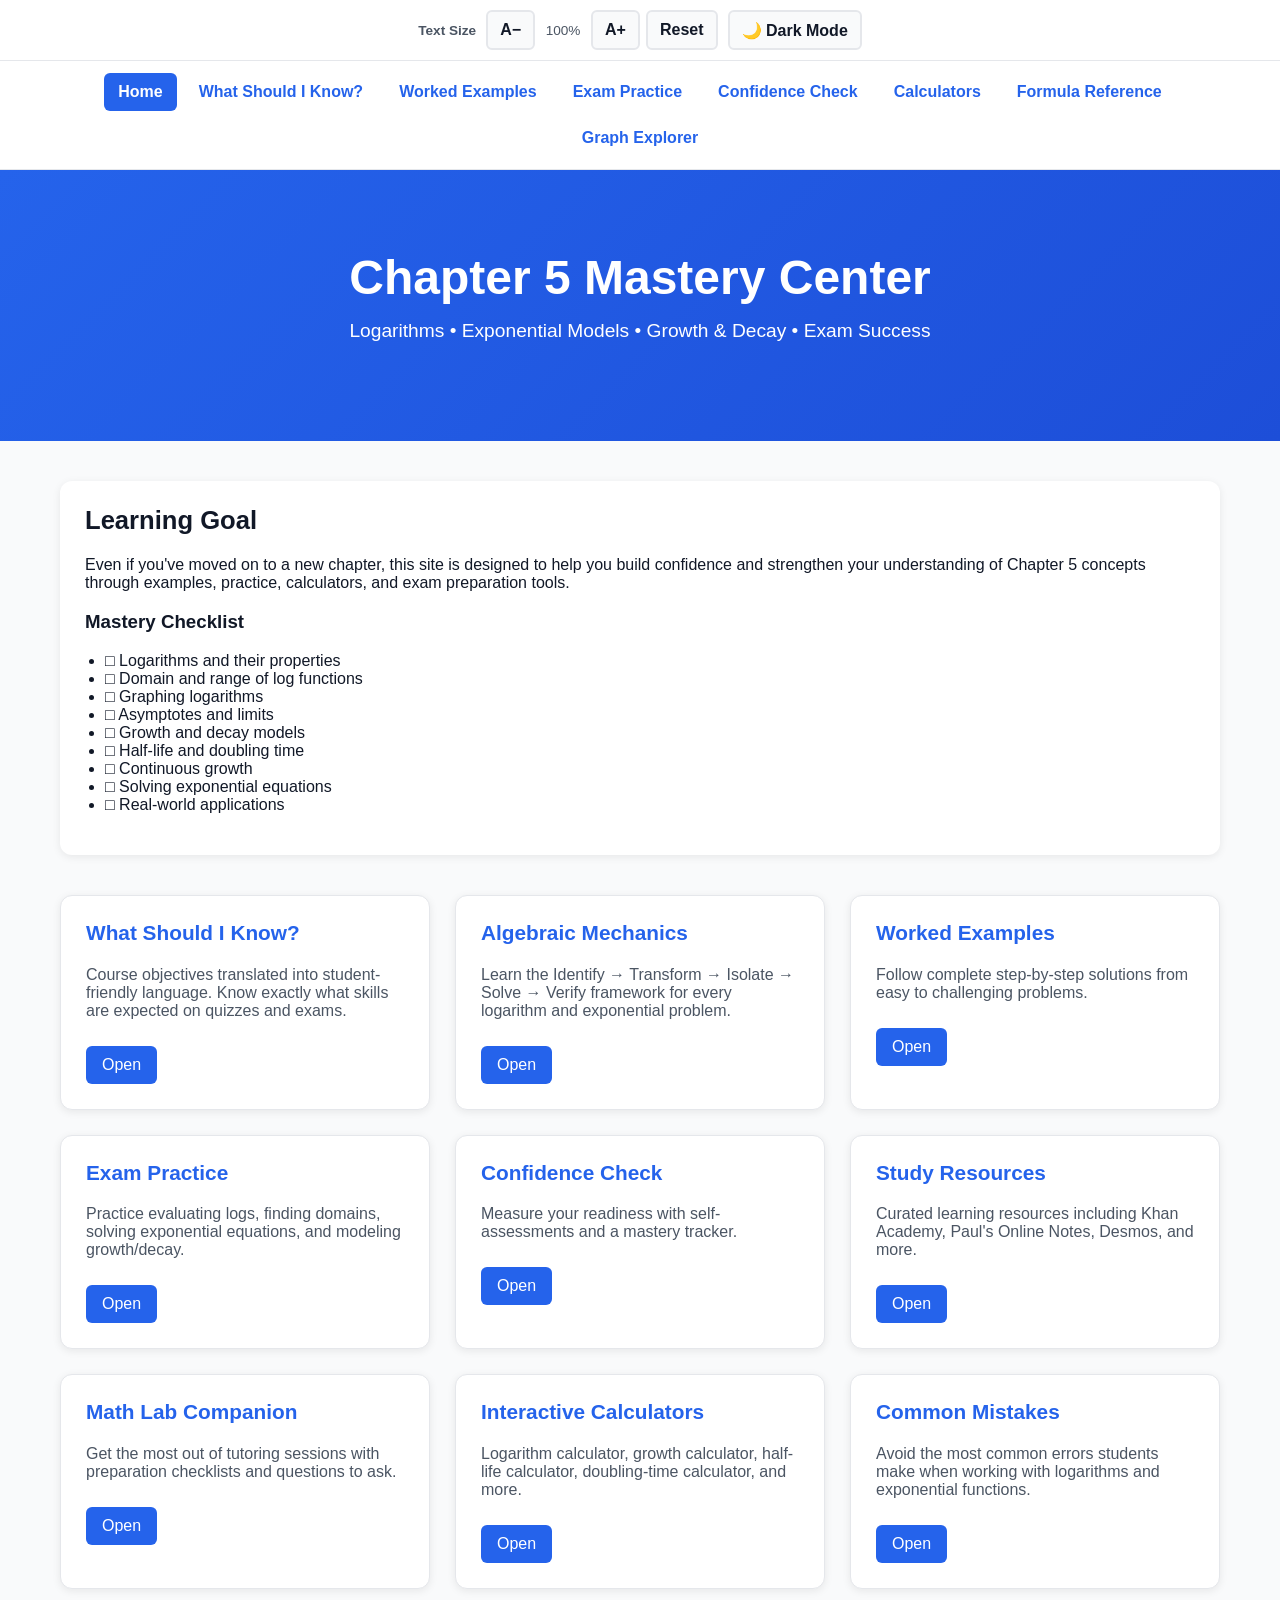
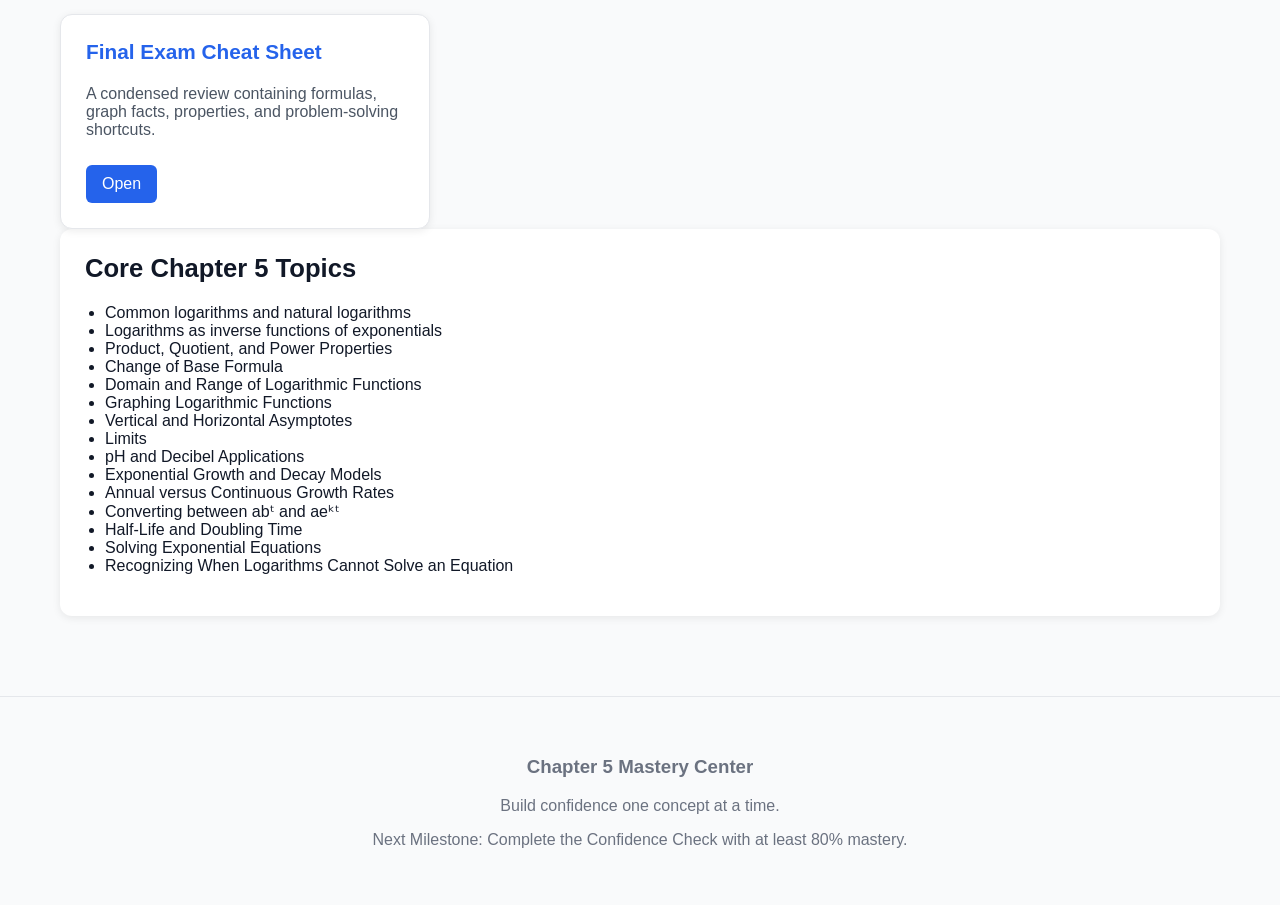
==== index.html @ fe16c865 "Update navigation links to remove 'pages/' prefix" ====
<!DOCTYPE html>
<html lang="en">
<head>
<meta charset="UTF-8">
<meta name="viewport" content="width=device-width, initial-scale=1.0">

<title>Chapter 5 Mastery Center</title>

<meta name="description"
content="Master logarithms, exponential models, growth and decay, half-life, doubling time, graphing, and exam preparation.">

<style>

:root{
    --primary:#2563eb;
    --secondary:#1d4ed8;
    --success:#059669;
    --light:#f8fafc;
    --border:#e5e7eb;
    --bg-body:#f9fafb;
    --bg-card:#ffffff;
    --text-main:#111827;
    --text-muted:#4b5563;
    --footer-text:#6b7280;
    --shadow:rgba(0,0,0,.08);
    --font-scale:1;
}

/* Dark Mode */
[data-theme="dark"]{
    --primary:#58a6ff;
    --secondary:#79b8ff;
    --success:#3fb950;
    --light:#161b22;
    --border:#30363d;
    --bg-body:#0d1117;
    --bg-card:#161b22;
    --text-main:#f0f6fc;
    --text-muted:#8b949e;
    --footer-text:#8b949e;
    --shadow:rgba(0,0,0,.4);
}

*{
    box-sizing:border-box;
}

body{
    margin:0;
    font-family:Segoe UI, Arial, sans-serif;
    background:var(--bg-body);
    color:var(--text-main);
    /* Font scale applied via JS on body font-size */
    transition:background .3s, color .3s;
}

/* ===== Accessibility: Skip Link ===== */
.skip-link{
    position:absolute;
    top:-60px;
    left:0;
    background:var(--primary);
    color:#fff;
    padding:10px 16px;
    z-index:1000;
    text-decoration:none;
    border-radius:0 0 8px 0;
    transition:top .2s;
}
.skip-link:focus{
    top:0;
}

/* Screen-reader only utility */
.sr-only{
    position:absolute;
    width:1px;
    height:1px;
    padding:0;
    margin:-1px;
    overflow:hidden;
    clip:rect(0,0,0,0);
    white-space:nowrap;
    border:0;
}

/* ===== Accessibility Toolbar ===== */
.a11y-bar{
    display:flex;
    flex-wrap:wrap;
    align-items:center;
    justify-content:center;
    gap:10px;
    background:var(--bg-card);
    border-bottom:1px solid var(--border);
    padding:10px 16px;
    position:sticky;
    top:0;
    z-index:900;
}

.a11y-group{
    display:flex;
    align-items:center;
    gap:6px;
}

.a11y-label{
    font-size:.85rem;
    font-weight:600;
    color:var(--text-muted);
    margin-right:4px;
}

.a11y-btn{
    min-width:40px;
    min-height:40px;
    padding:8px 12px;
    font-size:1rem;
    font-weight:600;
    border:2px solid var(--border);
    border-radius:6px;
    background:var(--bg-body);
    color:var(--text-main);
    cursor:pointer;
    transition:background .2s, border-color .2s;
}

.a11y-btn:hover{
    border-color:var(--primary);
}

.a11y-btn:focus-visible{
    outline:3px solid var(--primary);
    outline-offset:2px;
}

.a11y-btn[aria-pressed="true"]{
    background:var(--primary);
    color:#fff;
    border-color:var(--primary);
}

#font-level-display{
    font-size:.85rem;
    color:var(--text-muted);
    min-width:44px;
    text-align:center;
}

/* ===== Hero ===== */
.hero{
    background:linear-gradient(135deg,#2563eb,#1d4ed8);
    color:white;
    text-align:center;
    padding:80px 20px;
}

.hero h1{
    margin:0;
    font-size:calc(3rem * var(--font-scale));
}

.hero p{
    font-size:calc(1.2rem * var(--font-scale));
    margin-top:15px;
}

/* ===== Navigation ===== */
.site-nav{
    background:var(--bg-card);
    border-bottom:1px solid var(--border);
    padding:12px 20px;
}

.site-nav ul{
    list-style:none;
    margin:0 auto;
    padding:0;
    max-width:1200px;
    display:flex;
    flex-wrap:wrap;
    gap:8px;
    justify-content:center;
}

.site-nav a{
    display:inline-block;
    padding:10px 14px;
    text-decoration:none;
    color:var(--primary);
    font-weight:600;
    border-radius:6px;
    font-size:calc(1rem * var(--font-scale));
}

.site-nav a:hover,
.site-nav a:focus-visible{
    background:var(--primary);
    color:#fff;
    outline:none;
}

.site-nav a[aria-current="page"]{
    background:var(--primary);
    color:#fff;
}

/* ===== Layout ===== */
.container{
    max-width:1200px;
    margin:auto;
    padding:40px 20px;
}

.progress-box{
    background:var(--bg-card);
    padding:25px;
    border-radius:12px;
    margin-bottom:40px;
    box-shadow:0 2px 8px var(--shadow);
}

.progress-box h2{
    margin-top:0;
    font-size:calc(1.6rem * var(--font-scale));
}

.progress-box p,
.progress-box li{
    font-size:calc(1rem * var(--font-scale));
}

.grid{
    display:grid;
    grid-template-columns:repeat(auto-fit,minmax(280px,1fr));
    gap:25px;
}

.card{
    background:var(--bg-card);
    border-radius:12px;
    padding:25px;
    box-shadow:0 2px 8px var(--shadow);
    transition:transform .25s, box-shadow .25s;
    border:1px solid var(--border);
}

.card:hover{
    transform:translateY(-4px);
    box-shadow:0 6px 16px var(--shadow);
}

.card h3{
    color:var(--primary);
    margin-top:0;
    font-size:calc(1.3rem * var(--font-scale));
}

.card p{
    color:var(--text-muted);
    font-size:calc(1rem * var(--font-scale));
}

.card a{
    display:inline-block;
    margin-top:10px;
    text-decoration:none;
    color:white;
    background:var(--primary);
    padding:10px 16px;
    border-radius:6px;
    font-size:calc(1rem * var(--font-scale));
}

.card a:hover,
.card a:focus-visible{
    background:var(--secondary);
}

.card a:focus-visible{
    outline:3px solid var(--primary);
    outline-offset:3px;
}

footer{
    text-align:center;
    padding:40px;
    color:var(--footer-text);
    border-top:1px solid var(--border);
}

ul{
    padding-left:20px;
}

/* Respect users who prefer reduced motion */
@media (prefers-reduced-motion: reduce){
    *{
        transition:none !important;
        animation:none !important;
    }
    .card:hover{
        transform:none;
    }
}

/* Print styles */
@media print{
    .a11y-bar, .site-nav{ display:none; }
    body{ background:#fff; color:#000; }
    .card{ box-shadow:none; border:1px solid #ccc; }
}

</style>
</head>

<body>

<a href="#main-content" class="skip-link">Skip to main content</a>

<!-- ===== Accessibility Toolbar ===== -->
<div class="a11y-bar" role="toolbar" aria-label="Display and accessibility settings">

    <div class="a11y-group" role="group" aria-label="Text size controls">
        <span class="a11y-label" id="font-label">Text Size</span>

        <button type="button"
                class="a11y-btn"
                id="font-decrease"
                aria-label="Decrease text size">A−</button>

        <span id="font-level-display"
              aria-live="polite"
              aria-describedby="font-label">100%</span>

        <button type="button"
                class="a11y-btn"
                id="font-increase"
                aria-label="Increase text size">A+</button>

        <button type="button"
                class="a11y-btn"
                id="font-reset"
                aria-label="Reset text size to 100 percent">Reset</button>
    </div>

    <div class="a11y-group">
        <button type="button"
                class="a11y-btn"
                id="theme-toggle"
                aria-pressed="false"
                aria-label="Toggle dark mode">🌙 Dark Mode</button>
    </div>

</div>

<!-- ===== Primary Navigation ===== -->
<nav class="site-nav" aria-label="Primary">
    <ul>
        <li><a href="index.html" aria-current="page">Home</a></li>
        <li><a href="what-should-i-know.html">What Should I Know?</a></li>
        <li><a href="worked-examples.html">Worked Examples</a></li>
        <li><a href="exam-practice.html">Exam Practice</a></li>
        <li><a href="confidence-check.html">Confidence Check</a></li>
        <li><a href="calculators.html">Calculators</a></li>
        <li><a href="formula-reference.html">Formula Reference</a></li>
        <li><a href="graph-explorer.html">Graph Explorer</a></li>
    </ul>
</nav>

<header class="hero">

<h1>Chapter 5 Mastery Center</h1>

<p>
Logarithms • Exponential Models • Growth &amp; Decay • Exam Success
</p>

</header>

<main class="container" id="main-content">

<section class="progress-box" aria-labelledby="goal-heading">

<h2 id="goal-heading">Learning Goal</h2>

<p>
Even if you've moved on to a new chapter, this site is designed to help you build confidence and strengthen your understanding of Chapter 5 concepts through examples, practice, calculators, and exam preparation tools.
</p>

<h3>Mastery Checklist</h3>

<ul>
<li>□ Logarithms and their properties</li>
<li>□ Domain and range of log functions</li>
<li>□ Graphing logarithms</li>
<li>□ Asymptotes and limits</li>
<li>□ Growth and decay models</li>
<li>□ Half-life and doubling time</li>
<li>□ Continuous growth</li>
<li>□ Solving exponential equations</li>
<li>□ Real-world applications</li>
</ul>

</section>

<section class="grid" aria-label="Study sections">

<div class="card">
<h3>What Should I Know?</h3>
<p>
Course objectives translated into student-friendly language.
Know exactly what skills are expected on quizzes and exams.
</p>
<a href="what-should-i-know.html">Open<span class="sr-only"> What Should I Know?</span></a>
</div>

<div class="card">
<h3>Algebraic Mechanics</h3>
<p>
Learn the Identify → Transform → Isolate → Solve → Verify framework for every logarithm and exponential problem.
</p>
<a href="algebraic-mechanics.html">Open<span class="sr-only"> Algebraic Mechanics</span></a>
</div>

<div class="card">
<h3>Worked Examples</h3>
<p>
Follow complete step-by-step solutions from easy to challenging problems.
</p>
<a href="worked-examples.html">Open<span class="sr-only"> Worked Examples</span></a>
</div>

<div class="card">
<h3>Exam Practice</h3>
<p>
Practice evaluating logs, finding domains, solving exponential equations, and modeling growth/decay.
</p>
<a href="exam-practice.html">Open<span class="sr-only"> Exam Practice</span></a>
</div>

<div class="card">
<h3>Confidence Check</h3>
<p>
Measure your readiness with self-assessments and a mastery tracker.
</p>
<a href="confidence-check.html">Open<span class="sr-only"> Confidence Check</span></a>
</div>

<div class="card">
<h3>Study Resources</h3>
<p>
Curated learning resources including Khan Academy, Paul's Online Notes, Desmos, and more.
</p>
<a href="study-resources.html">Open<span class="sr-only"> Study Resources</span></a>
</div>

<div class="card">
<h3>Math Lab Companion</h3>
<p>
Get the most out of tutoring sessions with preparation checklists and questions to ask.
</p>
<a href="math-lab-companion.html">Open<span class="sr-only"> Math Lab Companion</span></a>
</div>

<div class="card">
<h3>Interactive Calculators</h3>
<p>
Logarithm calculator, growth calculator, half-life calculator, doubling-time calculator, and more.
</p>
<a href="calculators.html">Open<span class="sr-only"> Interactive Calculators</span></a>
</div>

<div class="card">
<h3>Common Mistakes</h3>
<p>
Avoid the most common errors students make when working with logarithms and exponential functions.
</p>
<a href="common-mistakes.html">Open<span class="sr-only"> Common Mistakes</span></a>
</div>

<div class="card">
<h3>Final Exam Cheat Sheet</h3>
<p>
A condensed review containing formulas, graph facts, properties, and problem-solving shortcuts.
</p>
<a href="final-exam-cheat-sheet.html">Open<span class="sr-only"> Final Exam Cheat Sheet</span></a>
</div>

</section>

<section class="progress-box" aria-labelledby="topics-heading">

<h2 id="topics-heading">Core Chapter 5 Topics</h2>

<ul>
<li>Common logarithms and natural logarithms</li>
<li>Logarithms as inverse functions of exponentials</li>
<li>Product, Quotient, and Power Properties</li>
<li>Change of Base Formula</li>
<li>Domain and Range of Logarithmic Functions</li>
<li>Graphing Logarithmic Functions</li>
<li>Vertical and Horizontal Asymptotes</li>
<li>Limits</li>
<li>pH and Decibel Applications</li>
<li>Exponential Growth and Decay Models</li>
<li>Annual versus Continuous Growth Rates</li>
<li>Converting between abᵗ and aeᵏᵗ</li>
<li>Half-Life and Doubling Time</li>
<li>Solving Exponential Equations</li>
<li>Recognizing When Logarithms Cannot Solve an Equation</li>
</ul>

</section>

</main>

<footer>

<h3>Chapter 5 Mastery Center</h3>

<p>
Build confidence one concept at a time.
</p>

<p>
Next Milestone: Complete the Confidence Check with at least 80% mastery.
</p>

</footer>

<script>
(function () {
    'use strict';

    // ---------- Text Size Controls ----------
    var LEVELS = (function () {
    'use strict';

    // ---------- Text Size Controls ----------
    var LEVELS = [0.85, 1, 1.15, 1.3, 1.45];   // scale multipliers
    var MIN_INDEX = 0;
    var MAX_INDEX = LEVELS.length - 1;
    var DEFAULT_INDEX = 1;                       // 100%

    var STORE_KEY_SIZE  = 'ch5-font-scale-index';
    var STORE_KEY_THEME = 'ch5-theme';

    var btnIncrease = document.getElementById('font-increase');
    var btnDecrease = document.getElementById('font-decrease');
    var btnReset    = document.getElementById('font-reset');
    var display     = document.getElementById('font-level-display');
    var root        = document.documentElement;

    function clamp(n, lo, hi) {
        return Math.min(hi, Math.max(lo, n));
    }

    function getStoredIndex() {
        try {
            var raw = window.localStorage.getItem(STORE_KEY_SIZE);
            if (raw === null) { return DEFAULT_INDEX; }
            var n = parseInt(raw, 10);
            return isNaN(n) ? DEFAULT_INDEX : clamp(n, MIN_INDEX, MAX_INDEX);
        } catch (e) {
            return DEFAULT_INDEX;
        }
    }

    function applyScale(index, announce) {
        index = clamp(index, MIN_INDEX, MAX_INDEX);
        var scale = LEVELS[index];

        // CSS custom property drives all calc()-based font sizes
        root.style.setProperty('--font-scale', String(scale));
        // Also set body font-size so unstyled text scales too
        document.body.style.fontSize = (scale * 100) + '%';

        display.textContent = Math.round(scale * 100) + '%';

        // Disable buttons at the ends so users get feedback
        btnDecrease.disabled = (index === MIN_INDEX);
        btnIncrease.disabled = (index === MAX_INDEX);
        btnDecrease.setAttribute('aria-disabled', String(index === MIN_INDEX));
        btnIncrease.setAttribute('aria-disabled', String(index === MAX_INDEX));

        try {
            window.localStorage.setItem(STORE_KEY_SIZE, String(index));
        } catch (e) { /* storage unavailable — degrade silently */ }

        if (announce) {
            display.textContent = Math.round(scale * 100) + '% text size';
        }
    }

    var currentIndex = getStoredIndex();
    applyScale(currentIndex, false);

    btnIncrease.addEventListener('click', function () {
        currentIndex = clamp(currentIndex + 1, MIN_INDEX, MAX_INDEX);
        applyScale(currentIndex, true);
    });

    btnDecrease.addEventListener('click', function () {
        currentIndex = clamp(currentIndex - 1, MIN_INDEX, MAX_INDEX);
        applyScale(currentIndex, true);
    });

    btnReset.addEventListener('click', function () {
        currentIndex = DEFAULT_INDEX;
        applyScale(currentIndex, true);
    });

    // Keyboard shortcuts: Ctrl/Cmd + "+" / "-" / "0"
    document.addEventListener('keydown', function (evt) {
        if (!(evt.ctrlKey || evt.metaKey)) { return; }

        if (evt.key === '+' || evt.key === '=') {
            evt.preventDefault();
            currentIndex = clamp(currentIndex + 1, MIN_INDEX, MAX_INDEX);
            applyScale(currentIndex, true);
        } else if (evt.key === '-' || evt.key === '_') {
            evt.preventDefault();
            currentIndex = clamp(currentIndex - 1, MIN_INDEX, MAX_INDEX);
            applyScale(currentIndex, true);
        } else if (evt.key === '0') {
            evt.preventDefault();
            currentIndex = DEFAULT_INDEX;
            applyScale(currentIndex, true);
        }
    });

    // ---------- Dark Mode Toggle ----------
    var themeToggle = document.getElementById('theme-toggle');

    function getPreferredTheme() {
        try {
            var stored = window.localStorage.getItem(STORE_KEY_THEME);
            if (stored === 'dark' || stored === 'light') { return stored; }
        } catch (e) { /* ignore */ }

        // Fall back to OS preference
        if (window.matchMedia &&
            window.matchMedia('(prefers-color-scheme: dark)').matches) {
            return 'dark';
        }
        return 'light';
    }

    function applyTheme(theme, persist) {
        if (theme === 'dark') {
            root.setAttribute('data-theme', 'dark');
            themeToggle.setAttribute('aria-pressed', 'true');
            themeToggle.textContent = '☀️ Light Mode';
            themeToggle.setAttribute('aria-label', 'Switch to light mode');
        } else {
            root.removeAttribute('data-theme');
            themeToggle.setAttribute('aria-pressed', 'false');
            themeToggle.textContent = '🌙 Dark Mode';
            themeToggle.setAttribute('aria-label', 'Switch to dark mode');
        }

        if (persist) {
            try {
                window.localStorage.setItem(STORE_KEY_THEME, theme);
            } catch (e) { /* ignore */ }
        }
    }

    var currentTheme = getPreferredTheme();
    applyTheme(currentTheme, false);

    themeToggle.addEventListener('click', function () {
        currentTheme = (currentTheme === 'dark') ? 'light' : 'dark';
        applyTheme(currentTheme, true);
    });

    // Follow OS changes only when the user hasn't chosen manually
    if (window.matchMedia) {
        var mq = window.matchMedia('(prefers-color-scheme: dark)');
        var onChange = function (e) {
            var stored = null;
            try { stored = window.localStorage.getItem(STORE_KEY_THEME); }
            catch (err) { stored = null; }

            if (stored !== 'dark' && stored !== 'light') {
                currentTheme = e.matches ? 'dark' : 'light';
                applyTheme(currentTheme, false);
            }
        };
        if (mq.addEventListener) {
            mq.addEventListener('change', onChange);
        } else if (mq.addListener) {
            mq.addListener(onChange);   // older Safari
        }
    }

})();
</script>

</body>
</html>
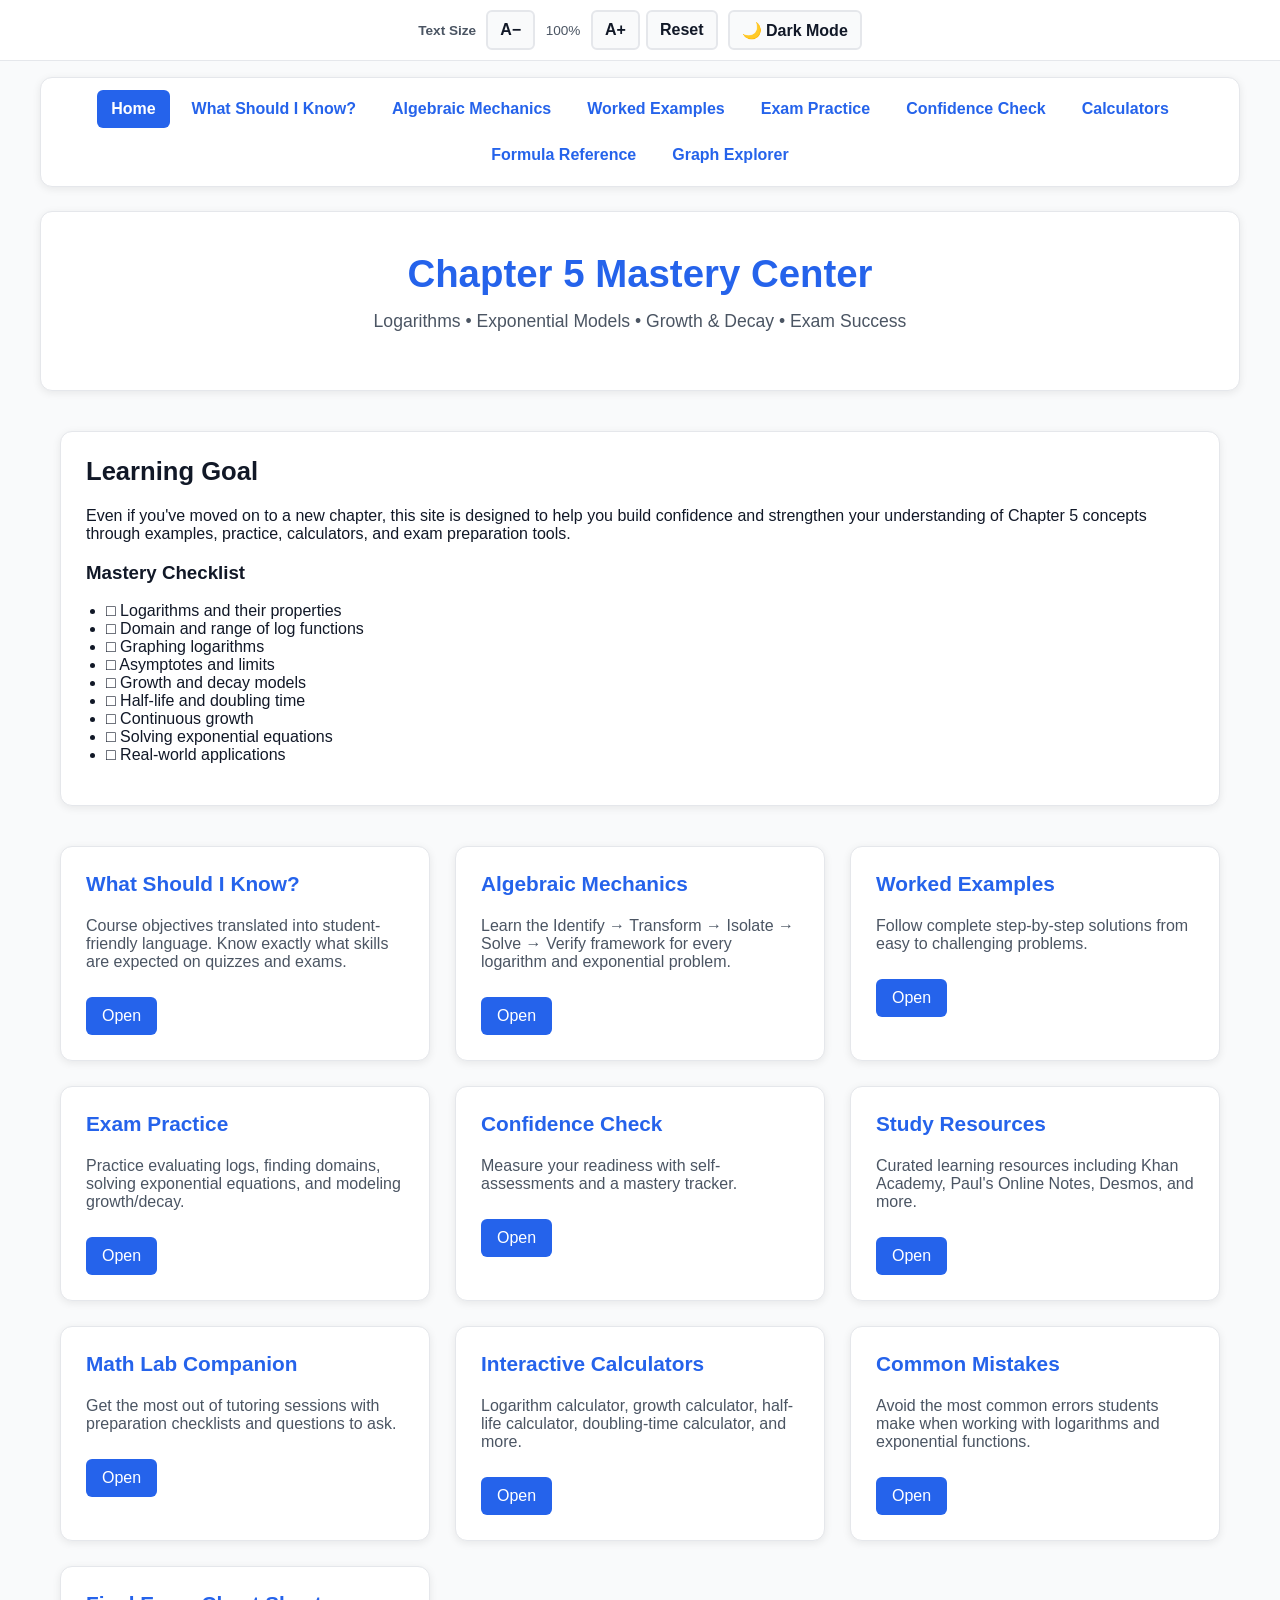
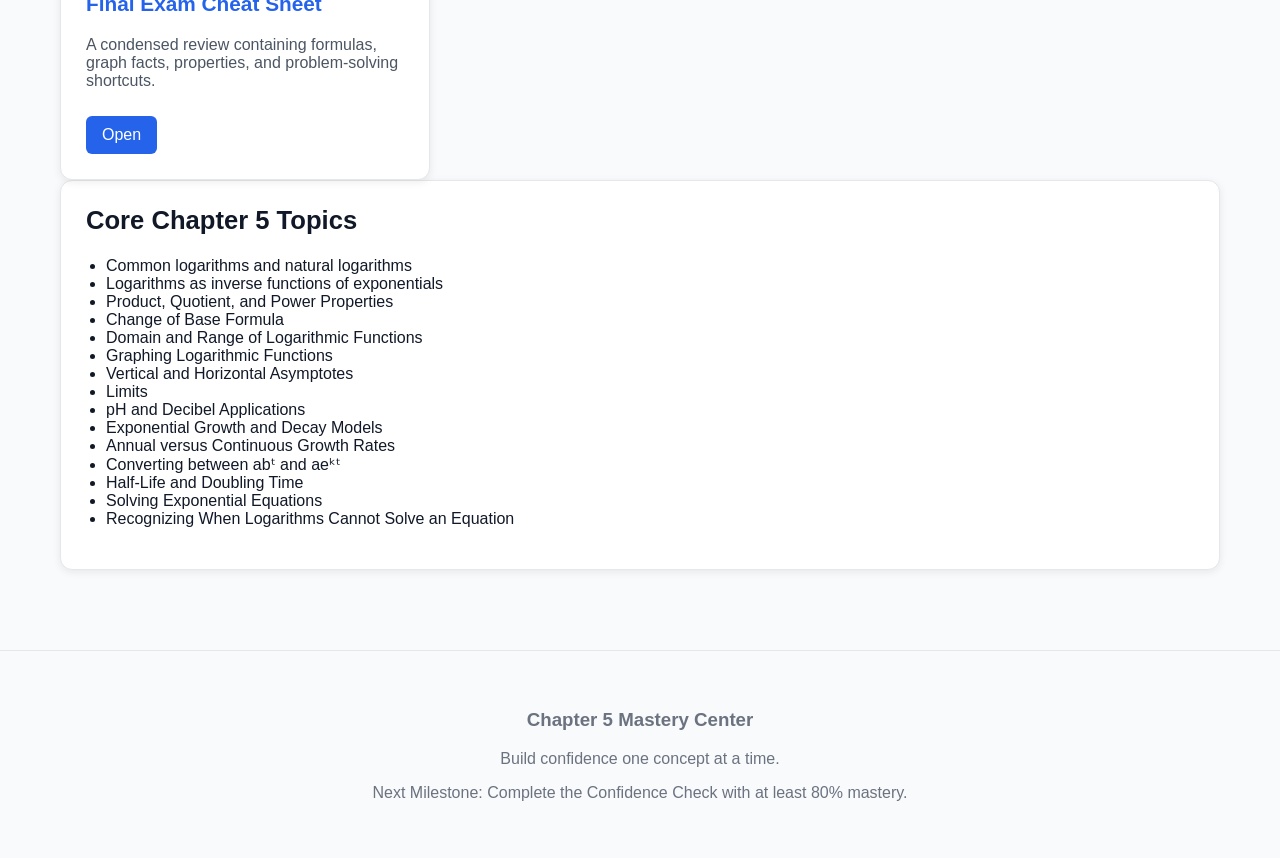
==== commit 1f19726e: "Update index.html" ====
--- a/index.html
+++ b/index.html
@@ -50,7 +50,6 @@
     font-family:Segoe UI, Arial, sans-serif;
     background:var(--bg-body);
     color:var(--text-main);
-    /* Font scale applied via JS on body font-size */
     transition:background .3s, color .3s;
 }
 
@@ -141,6 +140,11 @@
     border-color:var(--primary);
 }
 
+.a11y-btn:disabled{
+    opacity:.45;
+    cursor:not-allowed;
+}
+
 #font-level-display{
     font-size:.85rem;
     color:var(--text-muted);
@@ -148,36 +152,45 @@
     text-align:center;
 }
 
-/* ===== Hero ===== */
+/* ===== Hero (card-styled to match tiles) ===== */
 .hero{
-    background:linear-gradient(135deg,#2563eb,#1d4ed8);
-    color:white;
+    max-width:1200px;
+    margin:24px auto 0;
+    padding:40px 25px;
+    background:var(--bg-card);
+    border:1px solid var(--border);
+    border-radius:12px;
+    box-shadow:0 2px 8px var(--shadow);
     text-align:center;
-    padding:80px 20px;
 }
 
 .hero h1{
     margin:0;
-    font-size:calc(3rem * var(--font-scale));
+    font-size:calc(2.4rem * var(--font-scale));
+    color:var(--primary);
 }
 
 .hero p{
-    font-size:calc(1.2rem * var(--font-scale));
+    font-size:calc(1.1rem * var(--font-scale));
+    color:var(--text-muted);
     margin-top:15px;
 }
 
-/* ===== Navigation ===== */
+/* ===== Navigation (card-styled to match tiles) ===== */
 .site-nav{
+    max-width:1200px;
+    margin:16px auto 0;
+    padding:12px 20px;
     background:var(--bg-card);
-    border-bottom:1px solid var(--border);
-    padding:12px 20px;
+    border:1px solid var(--border);
+    border-radius:12px;
+    box-shadow:0 2px 8px var(--shadow);
 }
 
 .site-nav ul{
     list-style:none;
     margin:0 auto;
     padding:0;
-    max-width:1200px;
     display:flex;
     flex-wrap:wrap;
     gap:8px;
@@ -219,6 +232,7 @@
     border-radius:12px;
     margin-bottom:40px;
     box-shadow:0 2px 8px var(--shadow);
+    border:1px solid var(--border);
 }
 
 .progress-box h2{
@@ -360,6 +374,7 @@
     <ul>
         <li><a href="index.html" aria-current="page">Home</a></li>
         <li><a href="what-should-i-know.html">What Should I Know?</a></li>
+        <li><a href="algebraic-mechanics.html">Algebraic Mechanics</a></li>
         <li><a href="worked-examples.html">Worked Examples</a></li>
         <li><a href="exam-practice.html">Exam Practice</a></li>
         <li><a href="confidence-check.html">Confidence Check</a></li>
@@ -535,14 +550,10 @@
     'use strict';
 
     // ---------- Text Size Controls ----------
-    var LEVELS = (function () {
-    'use strict';
-
-    // ---------- Text Size Controls ----------
-    var LEVELS = [0.85, 1, 1.15, 1.3, 1.45];   // scale multipliers
+    var LEVELS = [0.75, 0.9, 1, 1.1, 1.25, 1.5, 1.75, 2];   // matches Algebraic Mechanics
     var MIN_INDEX = 0;
     var MAX_INDEX = LEVELS.length - 1;
-    var DEFAULT_INDEX = 1;                       // 100%
+    var DEFAULT_INDEX = 2;                       // 100%
 
     var STORE_KEY_SIZE  = 'ch5-font-scale-index';
     var STORE_KEY_THEME = 'ch5-theme';
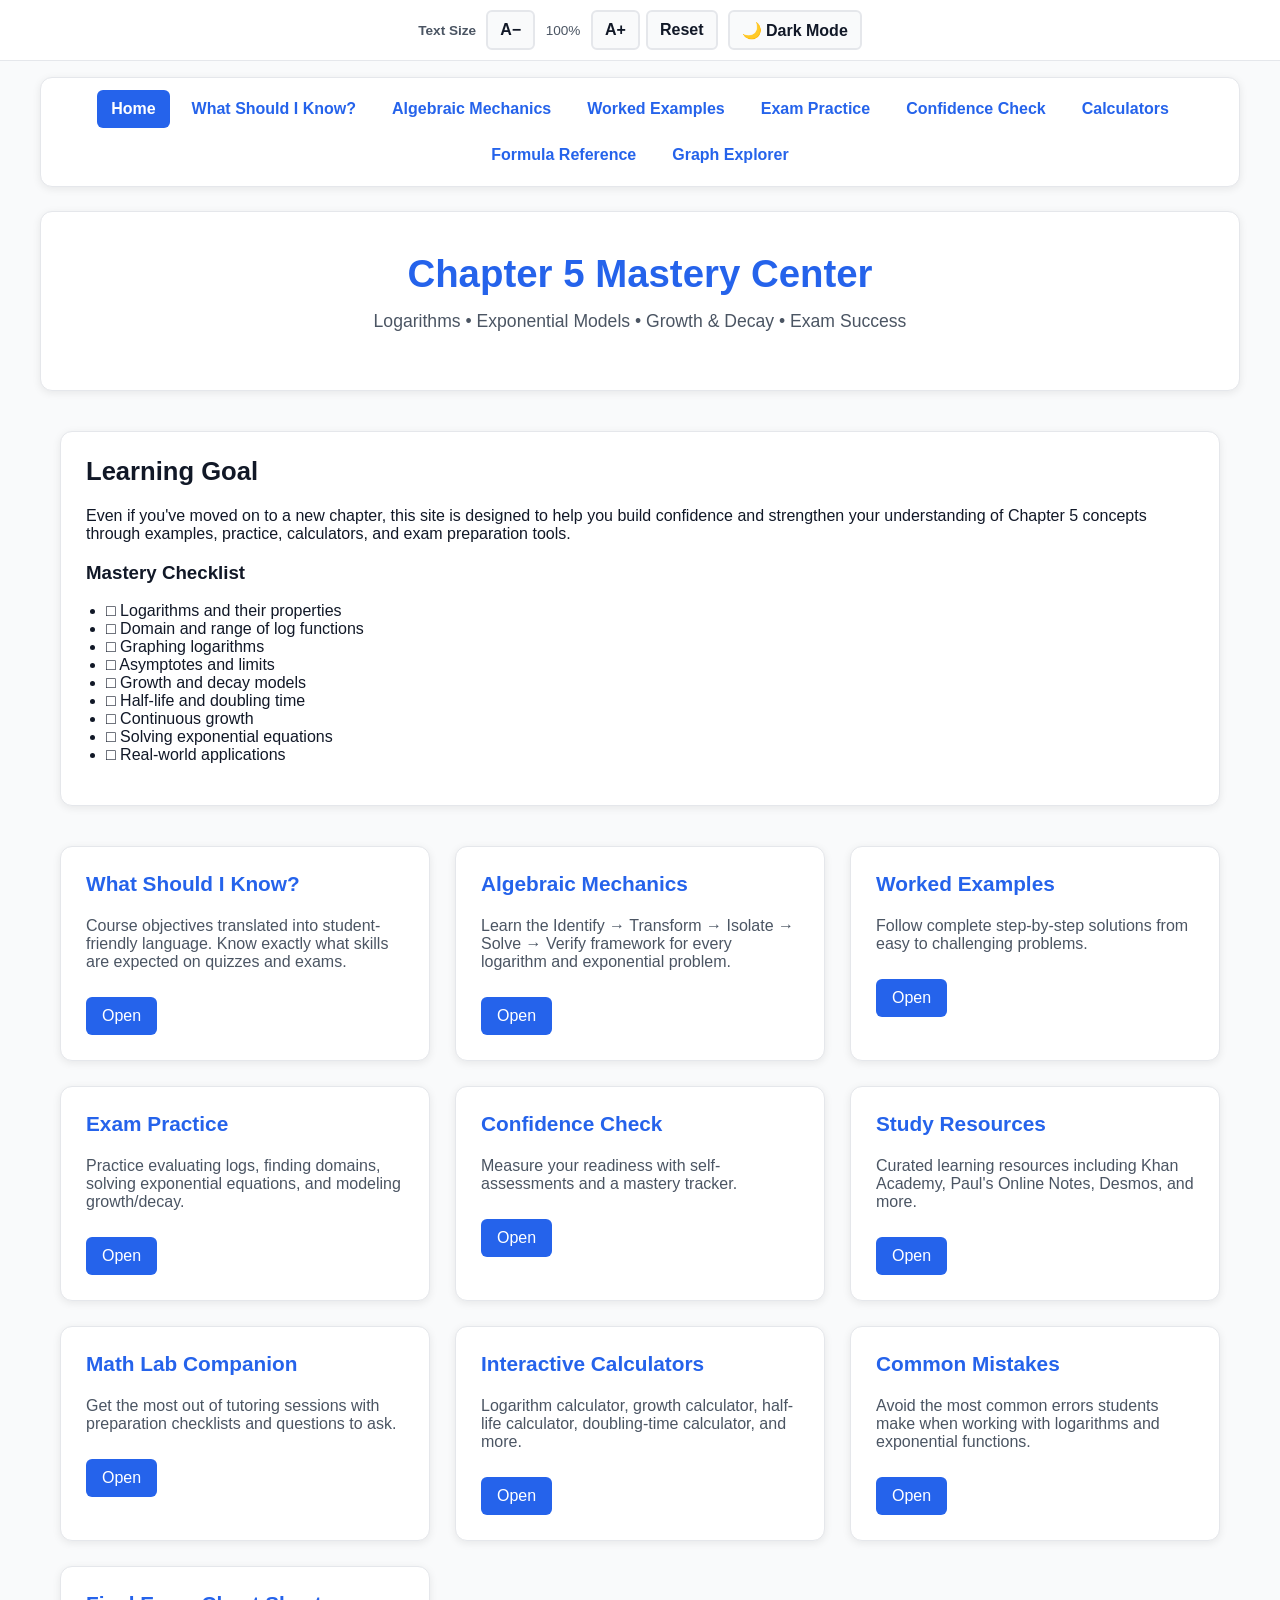
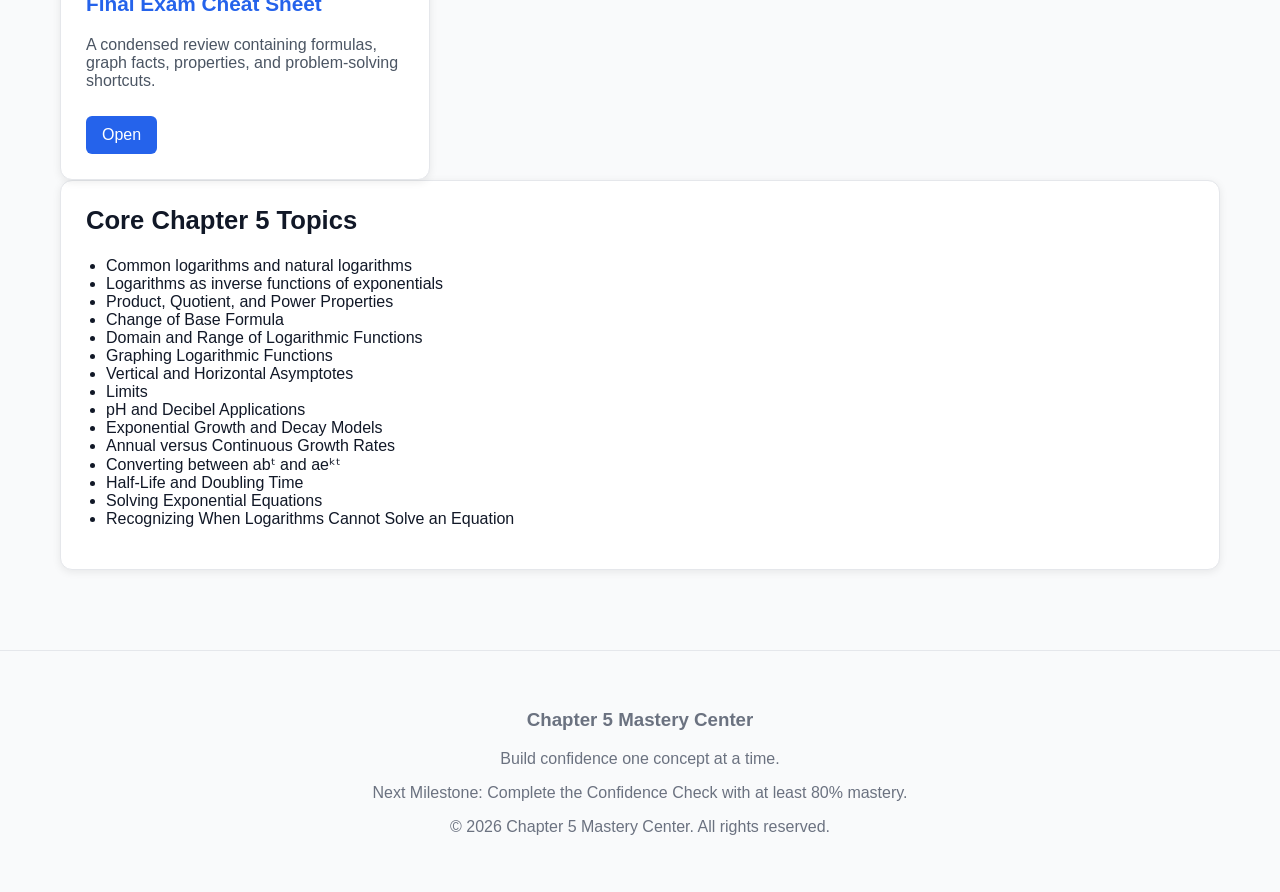
==== commit a525771d: "Restore footer section in index.html" ====
--- a/index.html
+++ b/index.html
@@ -531,24 +531,15 @@
 
 </main>
 
-<footer>
-
-<h3>Chapter 5 Mastery Center</h3>
-
-<p>
-Build confidence one concept at a time.
-</p>
-
-<p>
-Next Milestone: Complete the Confidence Check with at least 80% mastery.
-</p>
-
-</footer>
-
 <script>
 (function () {
     'use strict';
-
+    // ---------- Copyright Year ----------
+    var yearEl = document.getElementById('copyright-year');
+    if (yearEl) {
+    yearEl.textContent = new Date().getFullYear();
+    }
+    
     // ---------- Text Size Controls ----------
     var LEVELS = [0.75, 0.9, 1, 1.1, 1.25, 1.5, 1.75, 2];   // matches Algebraic Mechanics
     var MIN_INDEX = 0;
@@ -710,5 +701,23 @@
 })();
 </script>
 
+<footer>
+
+<h3>Chapter 5 Mastery Center</h3>
+
+<p>
+Build confidence one concept at a time.
+</p>
+
+<p>
+Next Milestone: Complete the Confidence Check with at least 80% mastery.
+</p>
+
+<p class="copyright">
+&copy; <span id="copyright-year">2026</span> Chapter 5 Mastery Center. All rights reserved.
+</p>
+
+</footer>
+
 </body>
 </html>
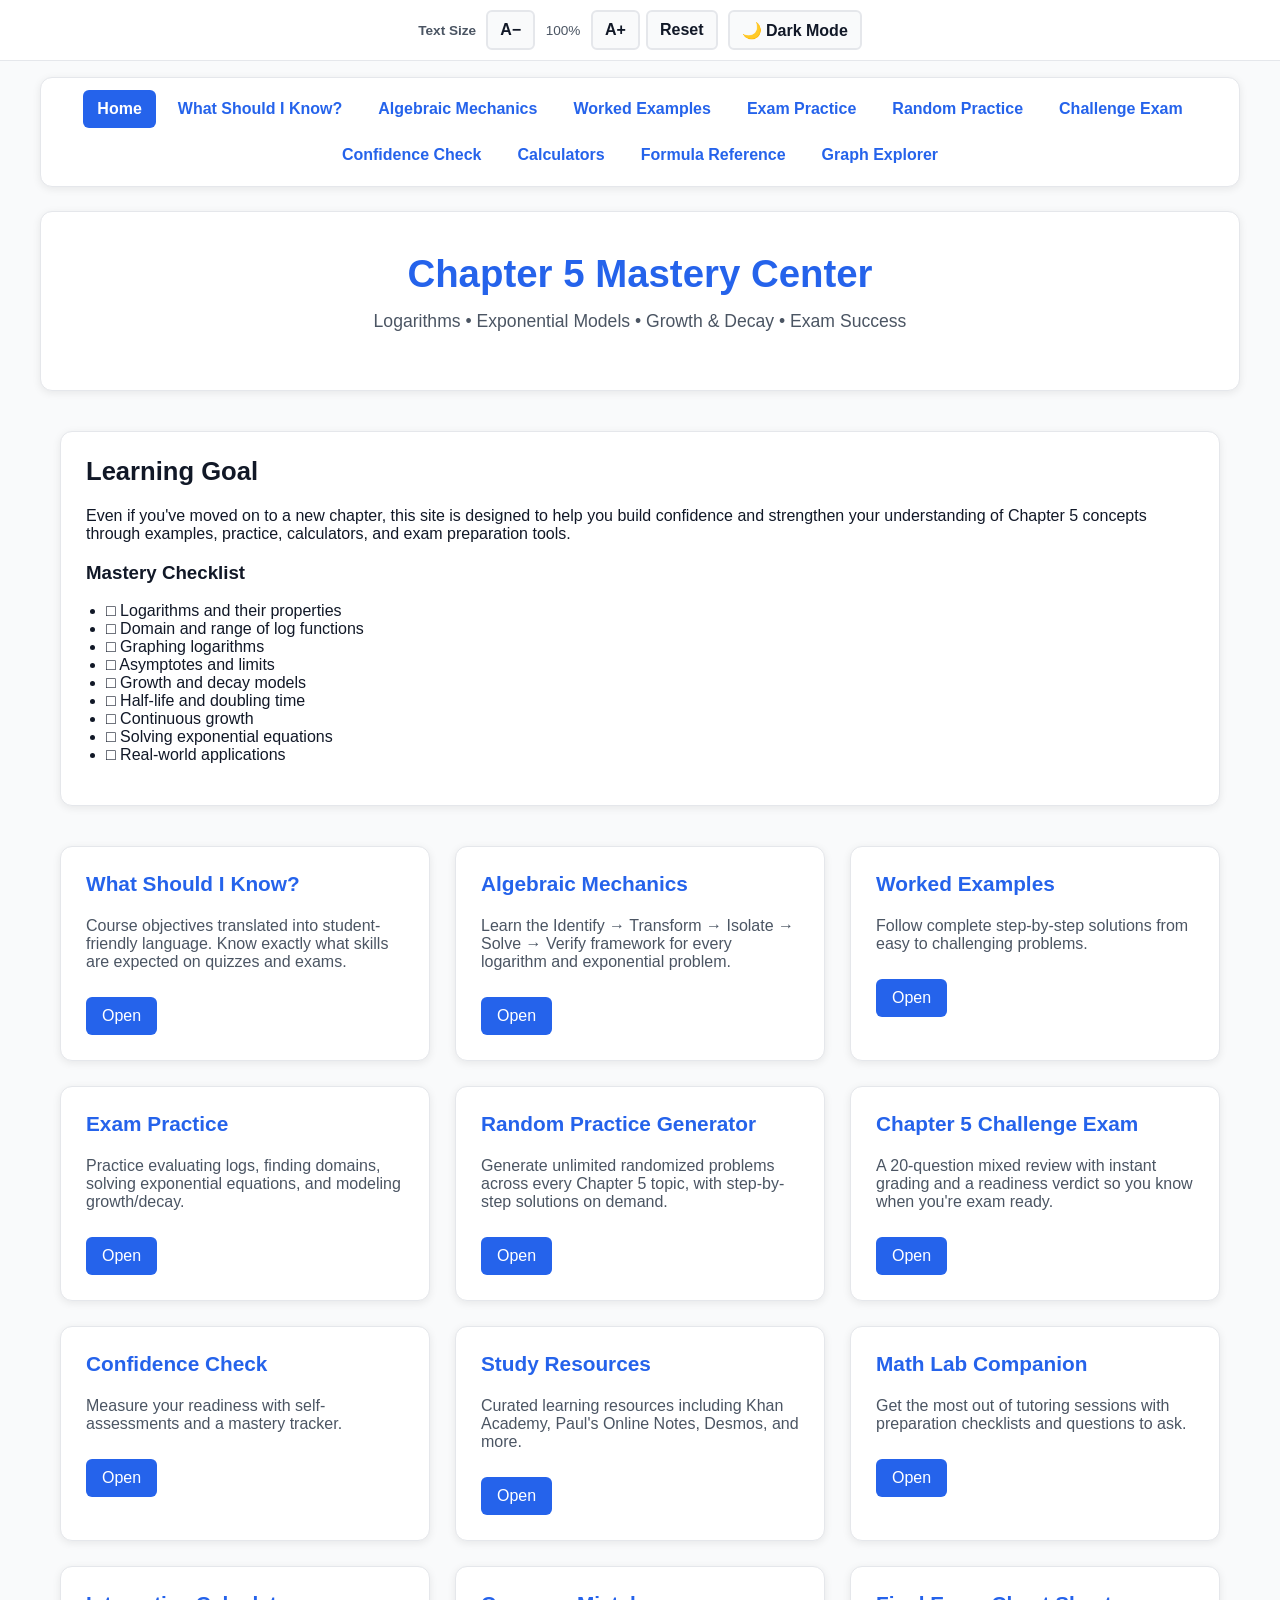
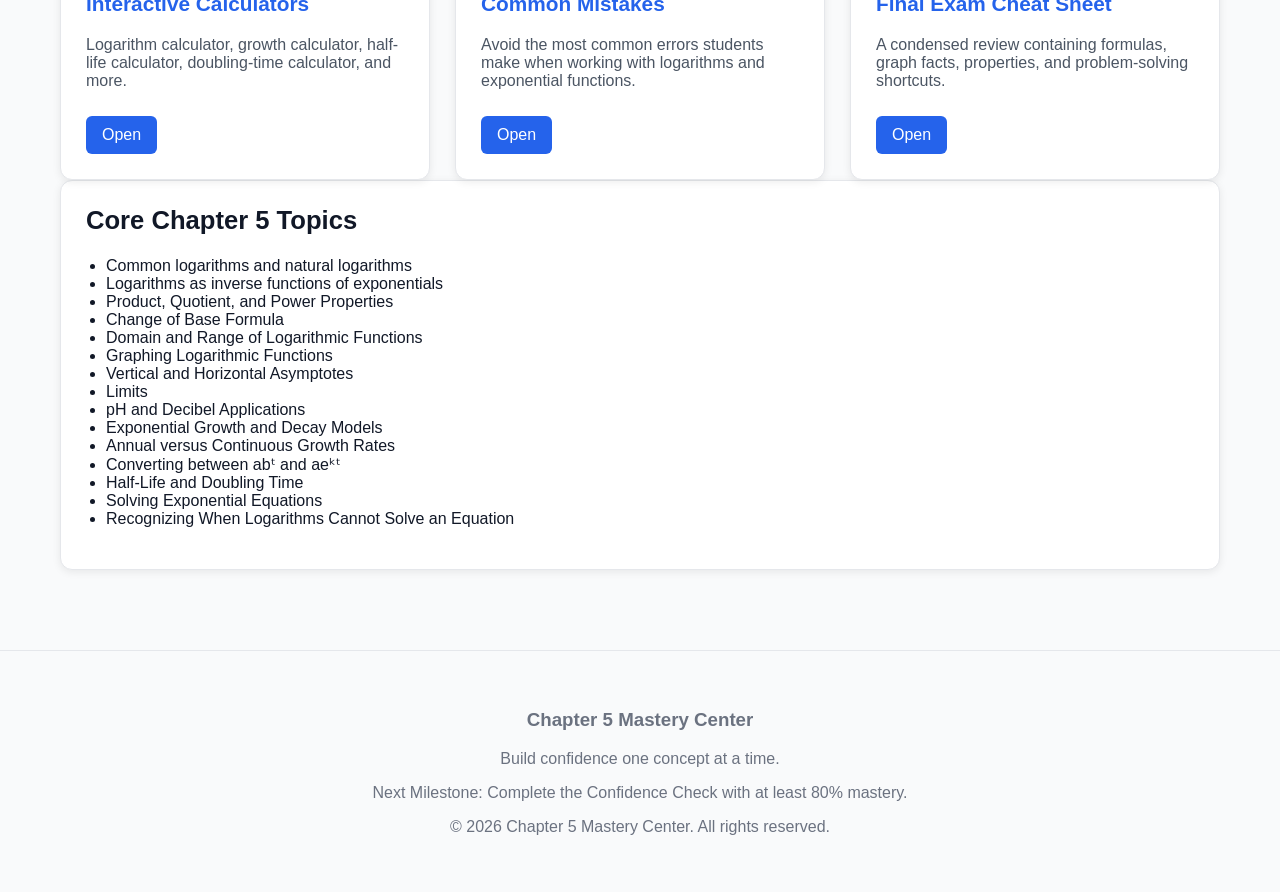
==== commit 3a077a7c: "Add Random Practice and Challenge Exam sections Added links for Random Practice and Challenge Exam s" ====
--- a/index.html
+++ b/index.html
@@ -377,6 +377,8 @@
         <li><a href="algebraic-mechanics.html">Algebraic Mechanics</a></li>
         <li><a href="worked-examples.html">Worked Examples</a></li>
         <li><a href="exam-practice.html">Exam Practice</a></li>
+        <li><a href="random-practice.html">Random Practice</a></li>
+        <li><a href="challenge-exam.html">Challenge Exam</a></li>
         <li><a href="confidence-check.html">Confidence Check</a></li>
         <li><a href="calculators.html">Calculators</a></li>
         <li><a href="formula-reference.html">Formula Reference</a></li>
@@ -453,6 +455,22 @@
 Practice evaluating logs, finding domains, solving exponential equations, and modeling growth/decay.
 </p>
 <a href="exam-practice.html">Open<span class="sr-only"> Exam Practice</span></a>
+</div>
+
+<div class="card">
+<h3>Random Practice Generator</h3>
+<p>
+Generate unlimited randomized problems across every Chapter 5 topic, with step-by-step solutions on demand.
+</p>
+<a href="random-practice.html">Open<span class="sr-only"> Random Practice Generator</span></a>
+</div>
+
+<div class="card">
+<h3>Chapter 5 Challenge Exam</h3>
+<p>
+A 20-question mixed review with instant grading and a readiness verdict so you know when you're exam ready.
+</p>
+<a href="challenge-exam.html">Open<span class="sr-only"> Chapter 5 Challenge Exam</span></a>
 </div>
 
 <div class="card">
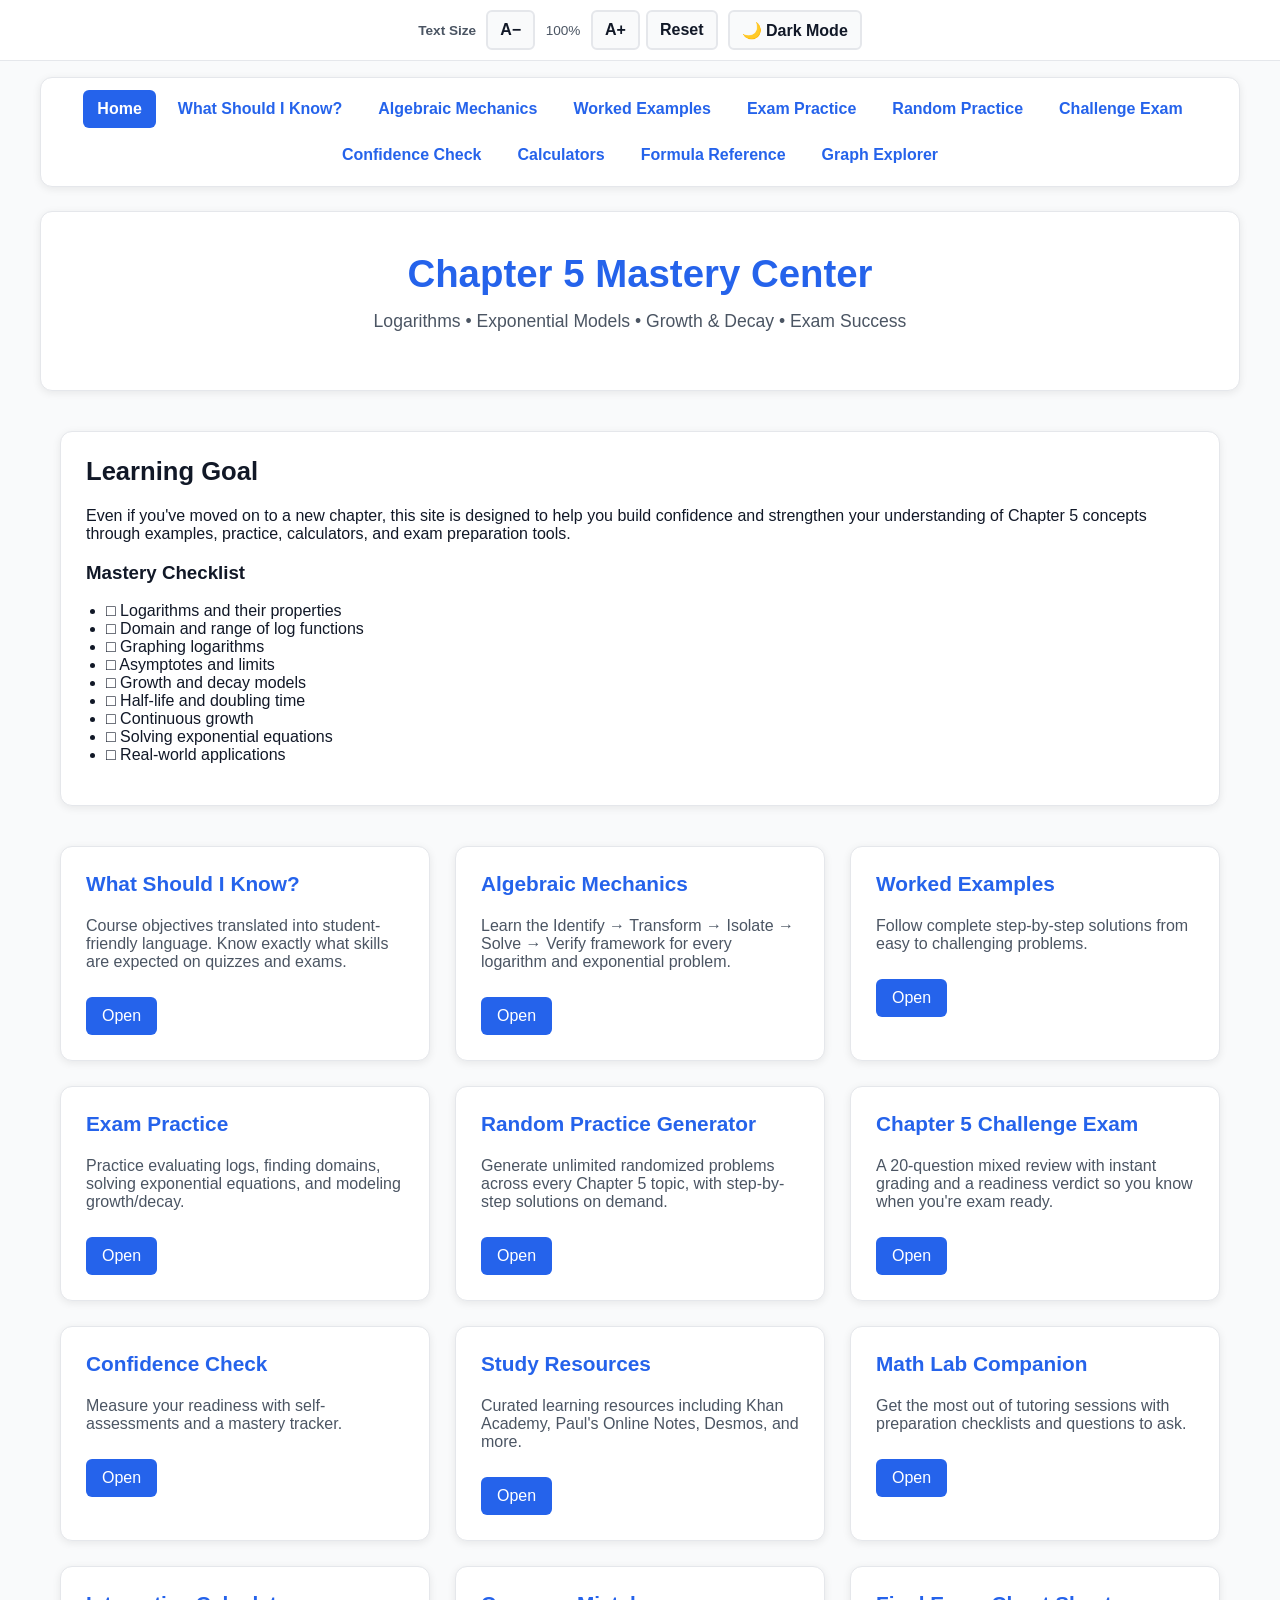
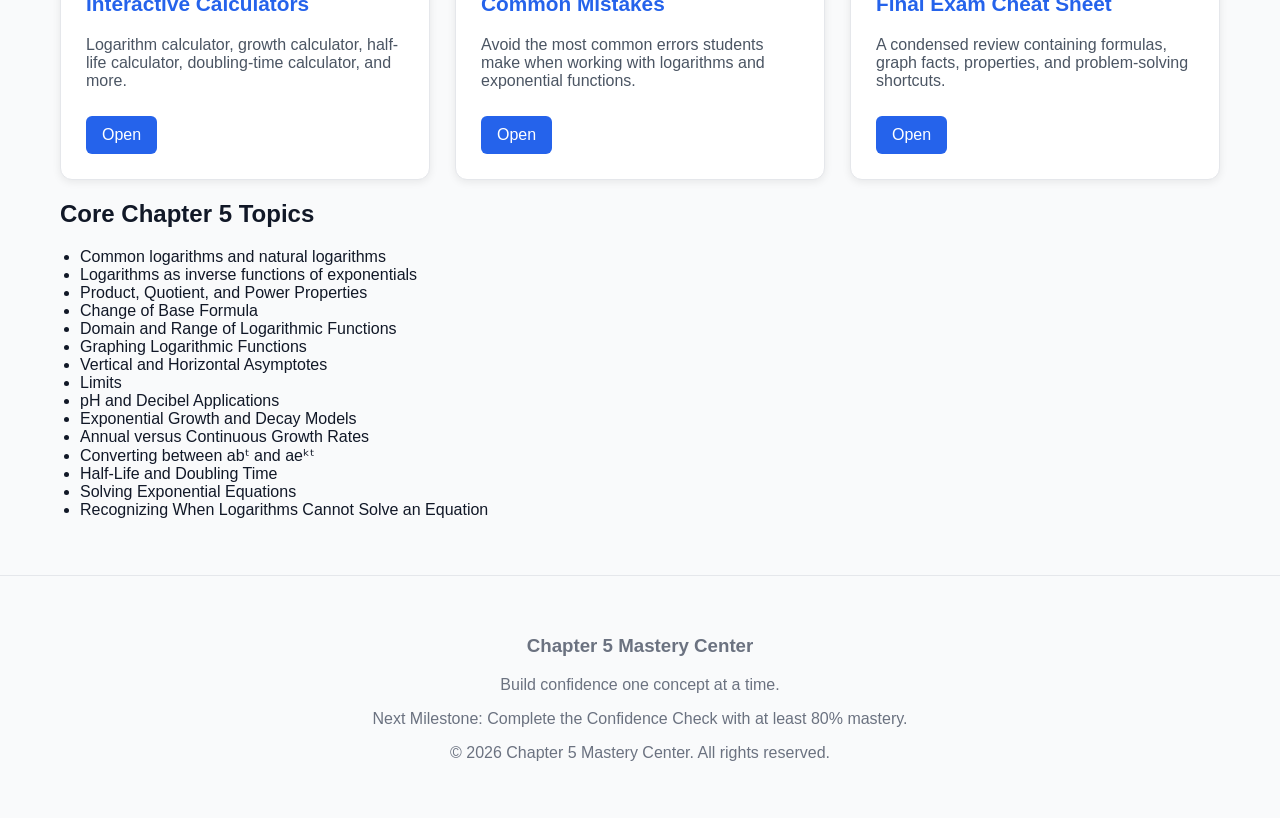
==== commit 4cc0b9cb: "Update links for Random Practice and generator" ====
--- a/index.html
+++ b/index.html
@@ -377,7 +377,7 @@
         <li><a href="algebraic-mechanics.html">Algebraic Mechanics</a></li>
         <li><a href="worked-examples.html">Worked Examples</a></li>
         <li><a href="exam-practice.html">Exam Practice</a></li>
-        <li><a href="random-practice.html">Random Practice</a></li>
+        <li><a href="random-practice-generator.html">Random Practice</a></li>
         <li><a href="challenge-exam.html">Challenge Exam</a></li>
         <li><a href="confidence-check.html">Confidence Check</a></li>
         <li><a href="calculators.html">Calculators</a></li>
@@ -462,7 +462,7 @@
 <p>
 Generate unlimited randomized problems across every Chapter 5 topic, with step-by-step solutions on demand.
 </p>
-<a href="random-practice.html">Open<span class="sr-only"> Random Practice Generator</span></a>
+<a href="random-practice-generator.html">Open<span class="sr-only"> Random Practice Generator</span></a>
 </div>
 
 <div class="card">
@@ -522,8 +522,6 @@
 </div>
 
 </section>
-
-<section class="progress-box" aria-labelledby="topics-heading">
 
 <h2 id="topics-heading">Core Chapter 5 Topics</h2>
 
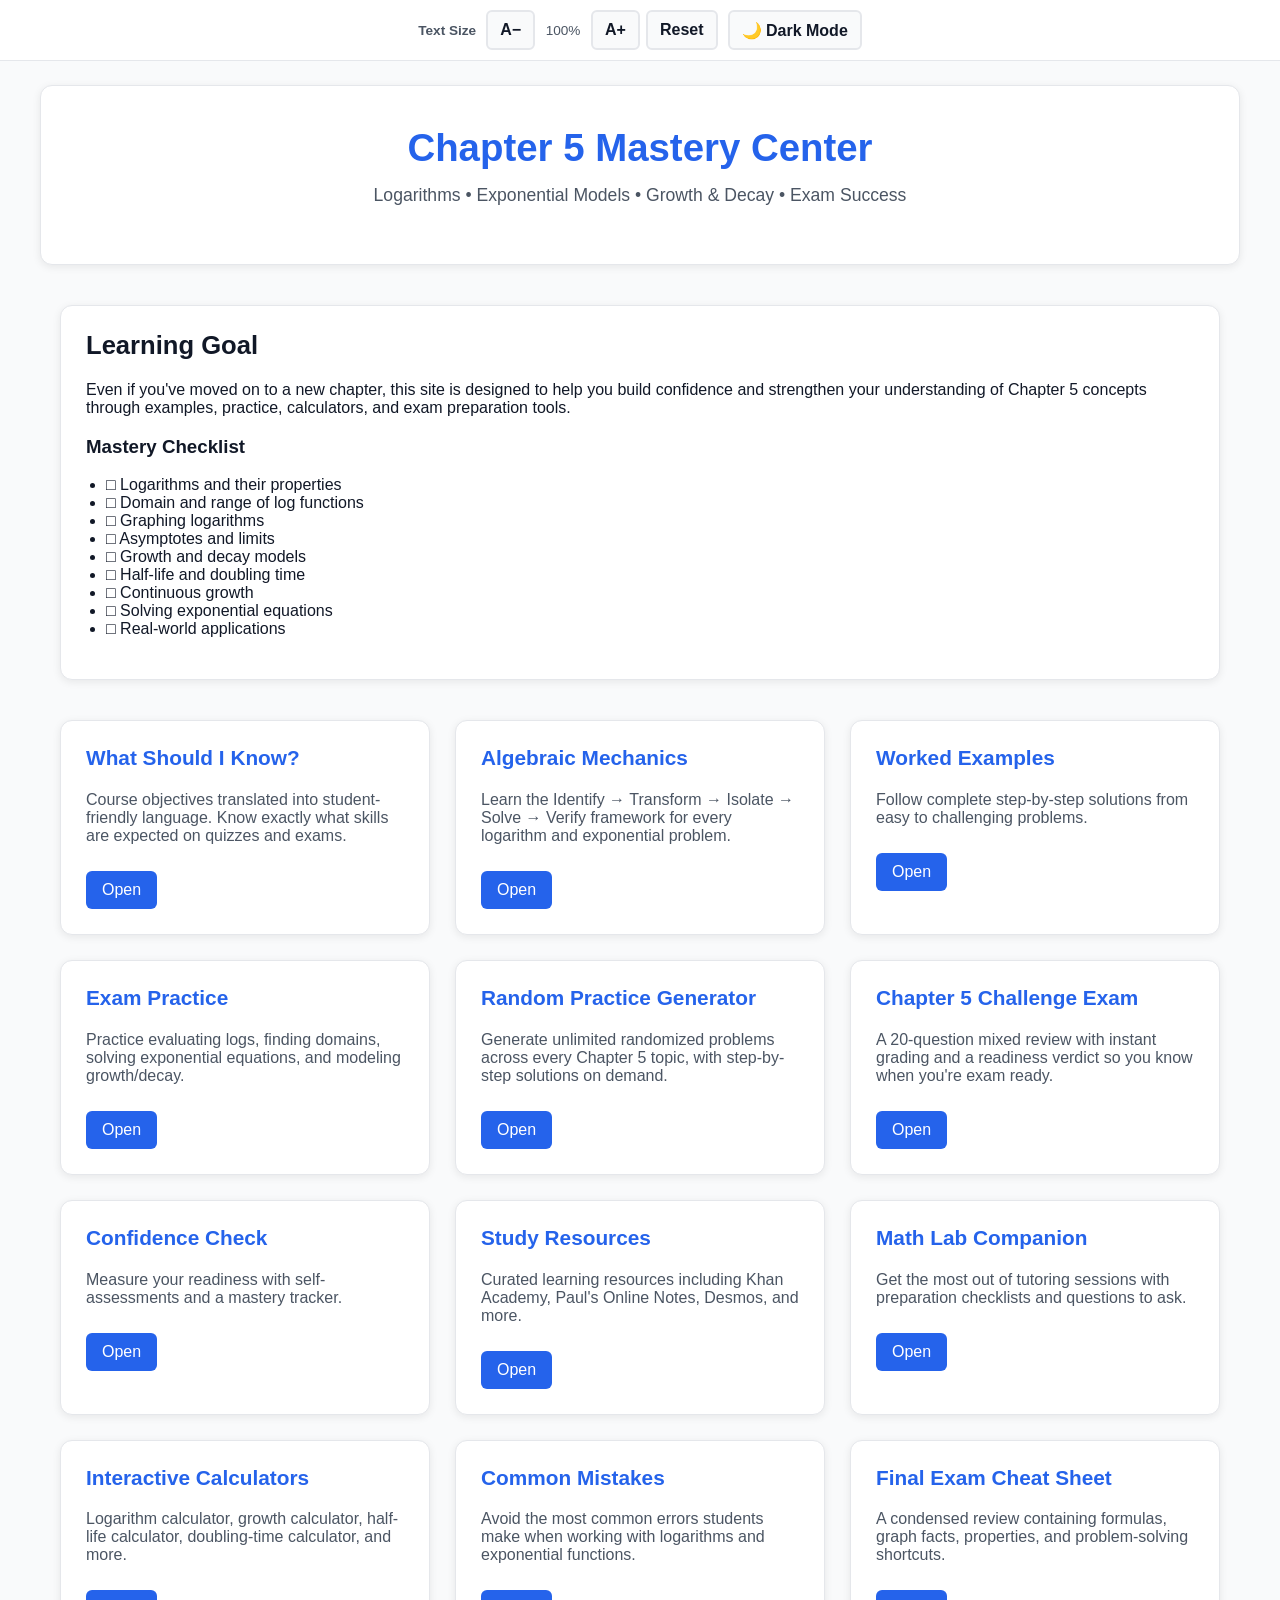
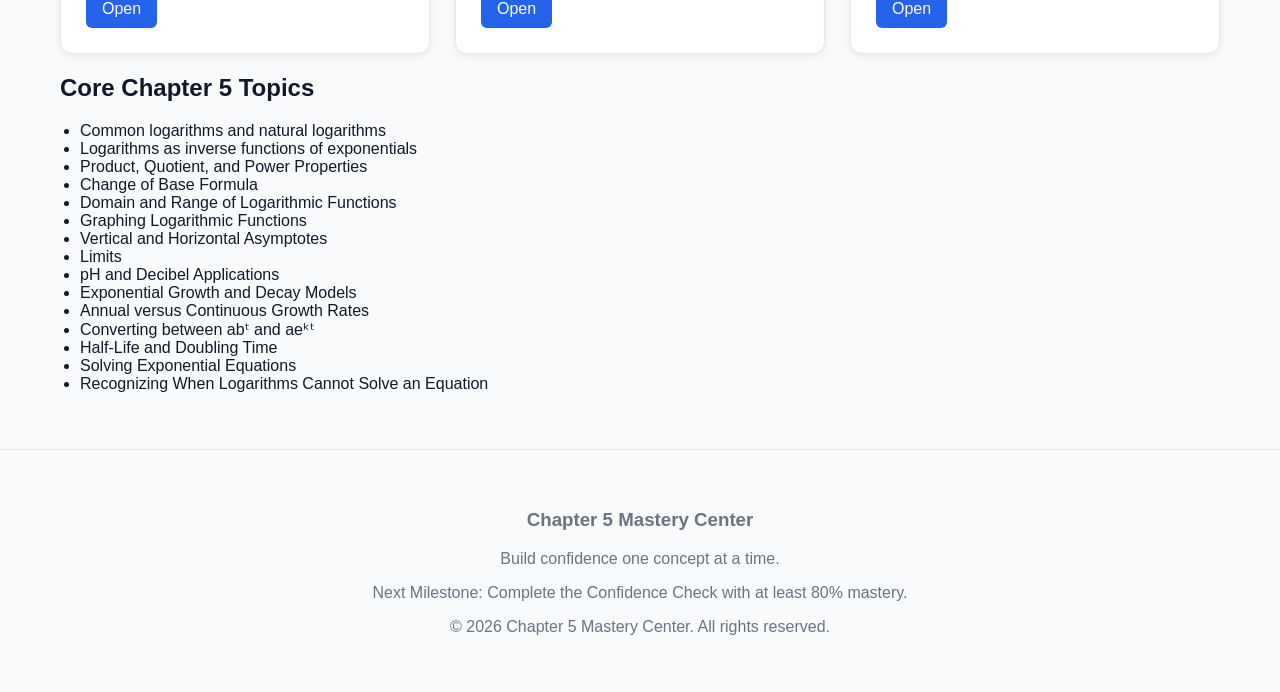
==== commit 35222196: "Remove primary navigation and add nav.js script Removed primary navigation from index.html and added" ====
--- a/index.html
+++ b/index.html
@@ -369,22 +369,8 @@
 
 </div>
 
-<!-- ===== Primary Navigation ===== -->
-<nav class="site-nav" aria-label="Primary">
-    <ul>
-        <li><a href="index.html" aria-current="page">Home</a></li>
-        <li><a href="what-should-i-know.html">What Should I Know?</a></li>
-        <li><a href="algebraic-mechanics.html">Algebraic Mechanics</a></li>
-        <li><a href="worked-examples.html">Worked Examples</a></li>
-        <li><a href="exam-practice.html">Exam Practice</a></li>
-        <li><a href="random-practice-generator.html">Random Practice</a></li>
-        <li><a href="challenge-exam.html">Challenge Exam</a></li>
-        <li><a href="confidence-check.html">Confidence Check</a></li>
-        <li><a href="calculators.html">Calculators</a></li>
-        <li><a href="formula-reference.html">Formula Reference</a></li>
-        <li><a href="graph-explorer.html">Graph Explorer</a></li>
-    </ul>
-</nav>
+<!-- Top Ribbon -->
+<script src="nav.js"></script>
 
 <header class="hero">
 
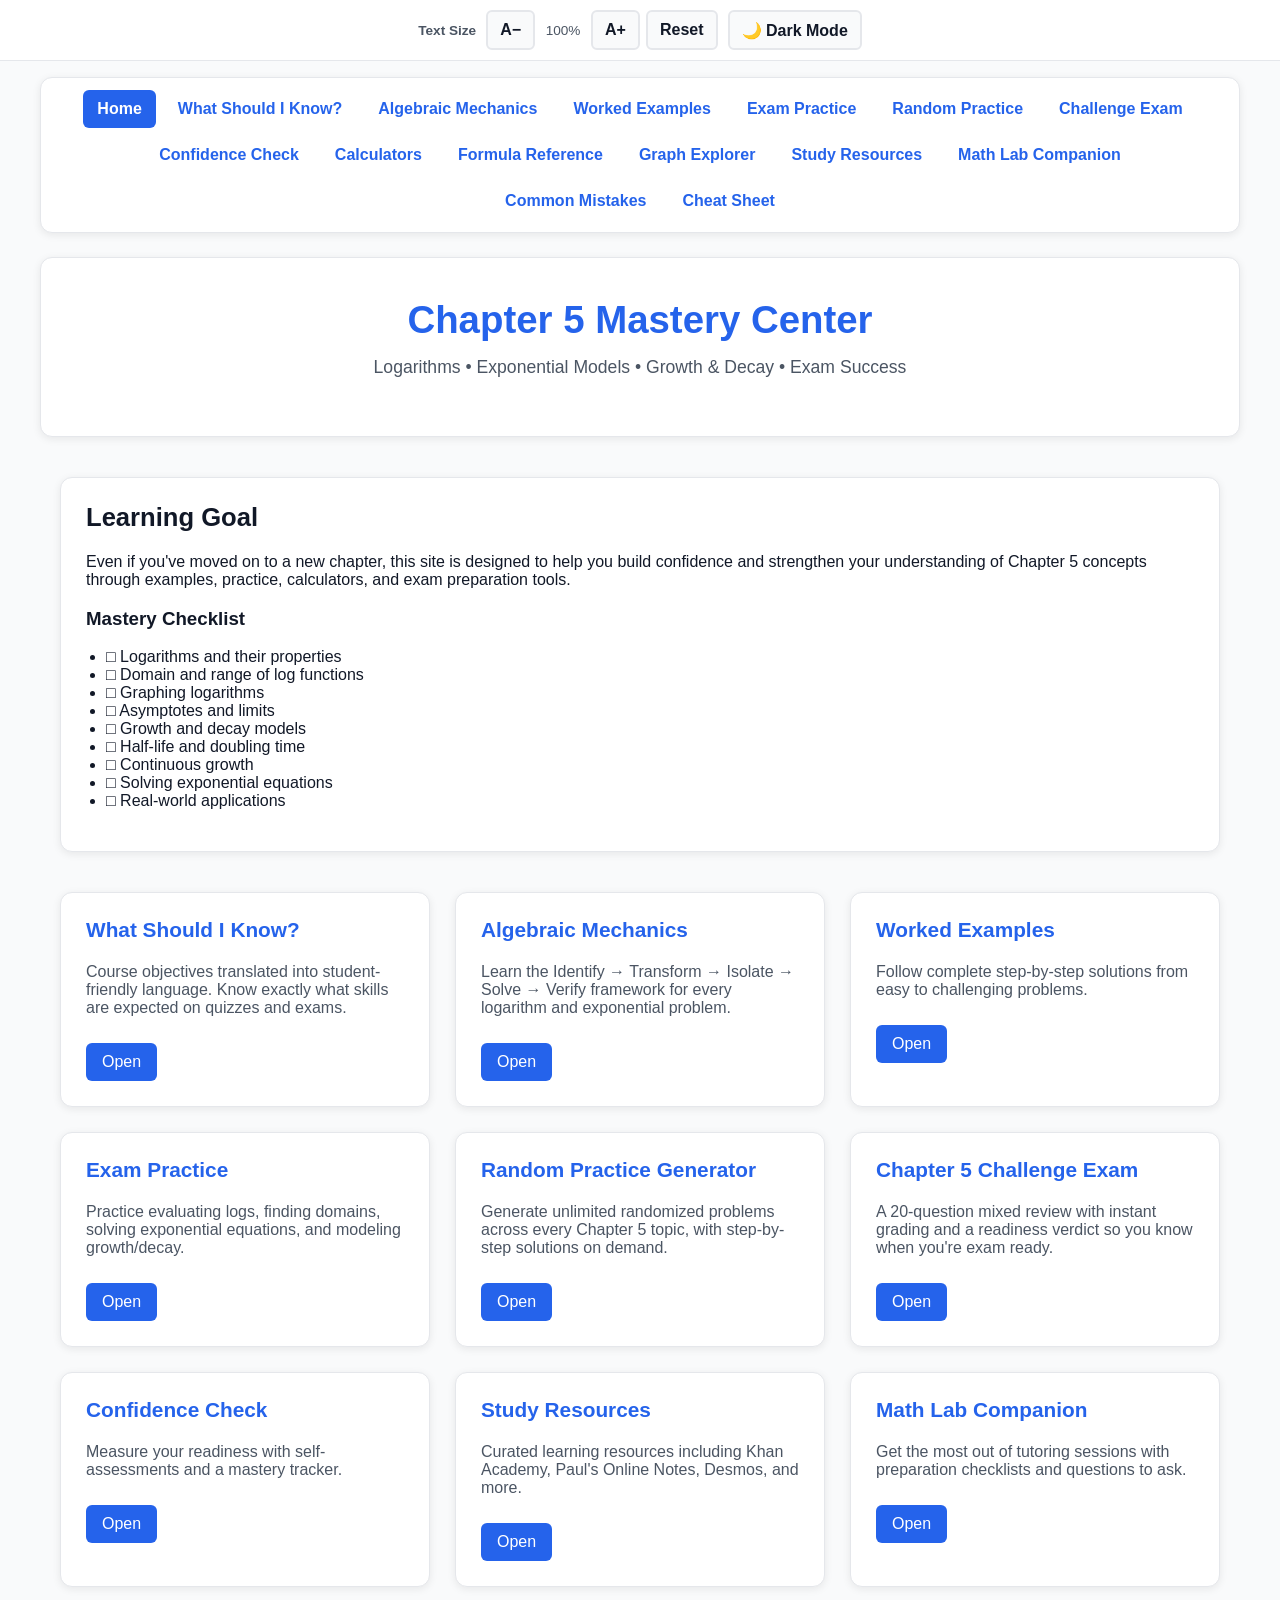
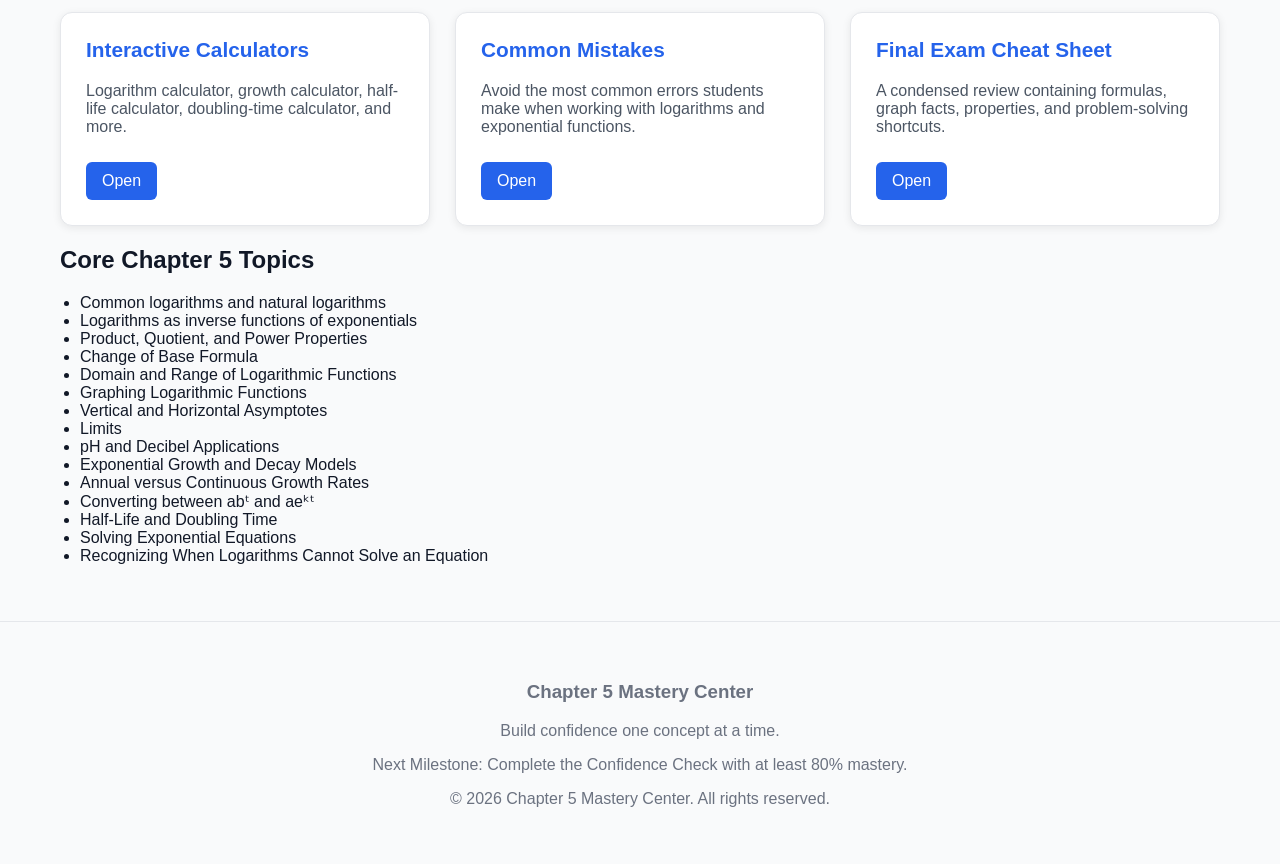
==== commit 5159481e: "Update comment and add site navigation div" ====
--- a/index.html
+++ b/index.html
@@ -369,7 +369,8 @@
 
 </div>
 
-<!-- Top Ribbon -->
+<!-- ==== Top === -->
+<div id="site-nav" class="site-nav" aria-label="Primary"></div>
 <script src="nav.js"></script>
 
 <header class="hero">
